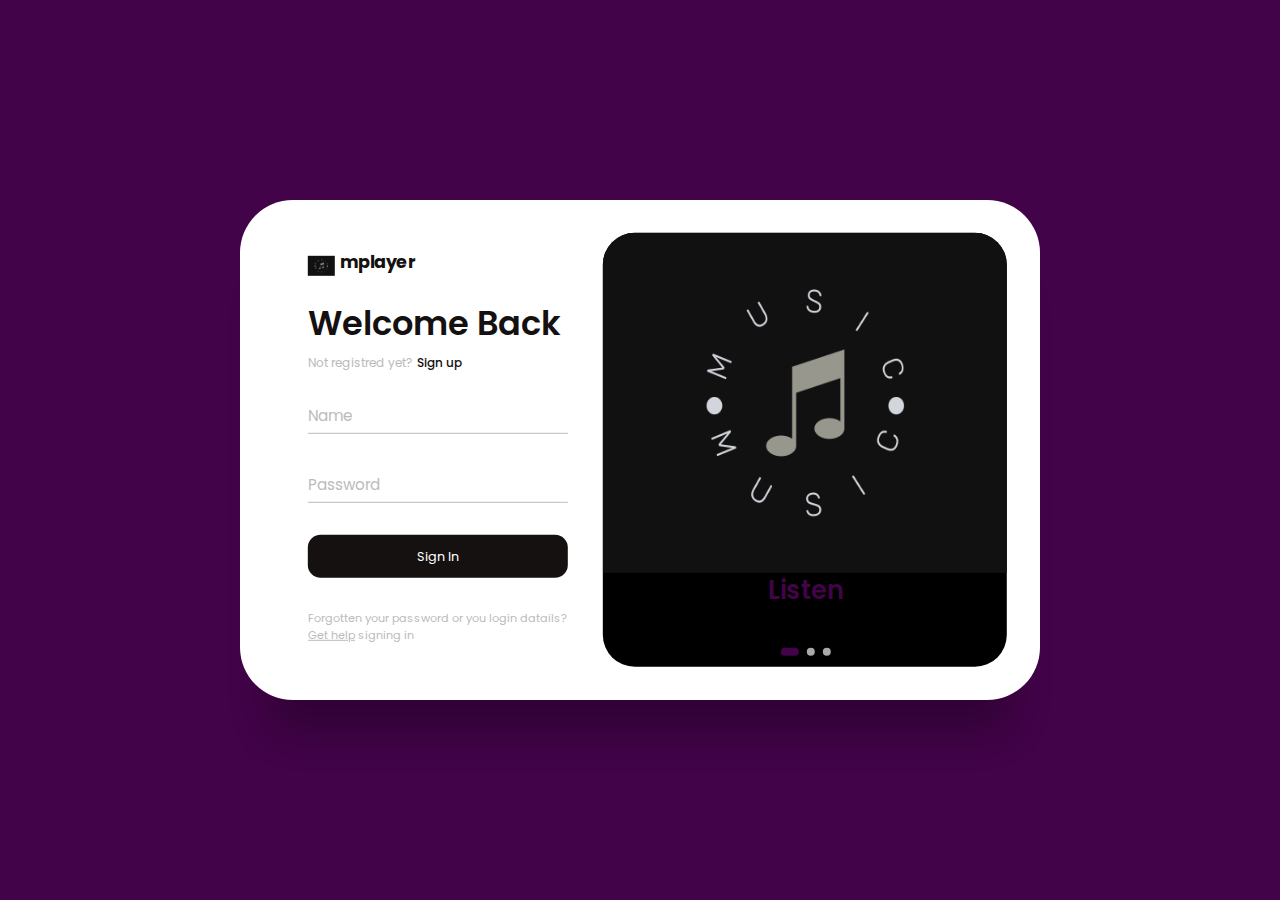
==== Fee project version 2/index.html @ ef2dbaa0 "Add files via upload" ====
<!DOCTYPE html>
<html lang="en">
  <head>
    <meta charset="UTF-8" />
    <meta http-equiv="X-UA-Compatible" content="IE=edge" />
    <meta name="viewport" content="width=device-width, initial-scale=1.0" />
    <title>Sign in & Sign up Form</title>
    <link rel="stylesheet" href="style.css" />
  </head>
  <body>
    <main>
      <div class="box">
        <div class="inner-box">
          <div class="forms-wrap">


            <form action="/jaskirat446HTML/assignment2.html" autocomplete="off" class="sign-in-form" >
              <div class="logo">
                <img src="Logo.png" alt="logo" />
                <h4>mplayer</h4>
              </div>

              <div class="heading">
                <h2>Welcome Back</h2>
                <h6>Not registred yet?</h6>
                <a href="#" class="toggle">Sign up</a>
              </div>

              <div class="actual-form">
                <div class="input-wrap">
                  <input
                    type="text"
                    minlength="4"
                    class="input-field"
                    autocomplete="off"
                    required
                  />
                  <label>Name</label>
                </div>

                <div class="input-wrap">
                  <input
                    type="password"
                    minlength="4"
                    class="input-field"
                    autocomplete="off"
                    required
                  />
                  <label>Password</label>
                </div>

                <input type="submit" value="Sign In" class="sign-btn" />

                <p class="text">
                  Forgotten your password or you login datails?
                  <a href="#">Get help</a> signing in
                </p>
              </div>
            </form>

            <form action="jaskirat\assignment2.html" autocomplete="off" class="sign-up-form">
              <div class="logo">
                <img src="Logo1.png" alt="mplayer" />
                <h4>mplayer</h4>
              </div>

              <div class="heading">
             <h2>Get Started</h2>
                <h6>Already have an account?</h6>
                <a href="#" class="toggle">Sign in</a>
              </div>

              <div class="actual-form">
                <div class="input-wrap">
                  <input
                    type="text"
                    minlength="4"
                    class="input-field"
                    autocomplete="off"
                    required
                  />
                  <label>Name</label>
                </div>

                <div class="input-wrap">
                  <input
                    type="email"
                    class="input-field"
                    autocomplete="off"
                    required
                  />
                  <label>Email</label>
                </div>

                <div class="input-wrap">
                  <input
                    type="password"
                    minlength="4"
                    class="input-field"
                    autocomplete="off"
                    required
                  />
                  <label>Password</label>
                </div>

                <input type="submit" value="Sign Up" class="sign-btn" />

                <p class="text">
                  By signing up, I agree to the
                  <a href="#">Terms of Services</a> and
                  <a href="#">Privacy Policy</a>
                </p>
              </div>
            </form>
          </div>

          <div class="carousel">
            <div class="images-wrapper">
              <img src="Logo.png" class="image img-1 show" alt="logo" />
              <img src="FastbikesandtoomuchCoffee.jpg" class="image img-2" alt="image1" />
              <img src="img1.jpg" class="image img-3" alt="image2" />
            </div>

            <div class="text-slider">
              <div class="text-wrap">
                <div class="text-group">
                  <h2>Listen</h2>
                  <h2>Vibe</h2>
                  <h2>Enjoy</h2>
                </div>
              </div>

              <div class="bullets">
                <span class="active" data-value="1"></span>
                <span data-value="2"></span>
                <span data-value="3"></span>
              </div>
            </div>
          </div>
        </div>
      </div>
    </main>
    
    <script src="app.js"></script>
  </body>
</html>
---- Fee project version 2/style.css ----
@import url("https://fonts.googleapis.com/css2?family=Poppins:wght@200;300;400;500;600;700;800&display=swap");
*,
*::before,
*::after {
  padding: 0;
  margin: 0;
  box-sizing: border-box;
}

body,
input {
  font-family: "Poppins", sans-serif;
}

main {
  width: 100%;
  min-height: 100vh;
  overflow: hidden;
  background-color: #420348;
  padding: 2rem;
  display: flex;
  align-items: center;
  justify-content: center;
}

.box {
  position: relative;
  width: 100%;
  max-width: 800px;
  height: 500px;
  background-color: #fff;
  border-radius: 3.3rem;
  box-shadow: 0 60px 40px -30px rgba(0, 0, 0, 0.27);
}

.inner-box {
  position: absolute;
  width: calc(100% - 4.1rem);
  height: calc(100% - 4.1rem);
  top: 50%;
  left: 50%;
  transform: translate(-50%, -50%);
}

.forms-wrap {
  position: absolute;
  height: 100%;
  width: 45%;
  top: 0;
  left: 0;
  display: grid;
  grid-template-columns: 1fr;
  grid-template-rows: 1fr;
  transition: 0.8s ease-in-out;
}

form {
  max-width: 260px;
  width: 100%;
  margin: 0 auto;
  height: 100%;
  display: flex;
  flex-direction: column;
  justify-content: space-evenly;
  grid-column: 1 / 2;
  grid-row: 1 / 2;
  transition: opacity 0.02s 0.4s;
}

form.sign-up-form {
  opacity: 0;
  pointer-events: none;
}

.logo {
  display: flex;
  align-items: center;
}

.logo img {
  width: 27px;
  margin-right: 0.3rem;
}

.logo h4 {
  font-size: 1.1rem;
  margin-top: -9px;
  letter-spacing: -0.5px;
  color: #151111;
}

.heading h2 {
  font-size: 2.1rem;
  font-weight: 600;
  color: #151111;
}

.heading h6 {
  color: #bababa;
  font-weight: 400;
  font-size: 0.75rem;
  display: inline;
}

.toggle {
  color: #151111;
  text-decoration: none;
  font-size: 0.75rem;
  font-weight: 500;
  transition: 0.3s;
}

.toggle:hover {
  color: #420348;
}

.input-wrap {
  position: relative;
  height: 37px;
  margin-bottom: 2rem;
}

.input-field {
  position: absolute;
  width: 100%;
  height: 100%;
  background: none;
  border: none;
  outline: none;
  border-bottom: 1px solid #bbb;
  padding: 0;
  font-size: 0.95rem;
  color: #151111;
  transition: 0.4s;
}

label {
  position: absolute;
  left: 0;
  top: 50%;
  transform: translateY(-50%);
  font-size: 0.95rem;
  color: #bbb;
  pointer-events: none;
  transition: 0.4s;
}

.input-field.active {
  border-bottom-color: #151111;
}

.input-field.active + label {
  font-size: 0.75rem;
  top: -2px;
}

.sign-btn {
  display: inline-block;
  width: 100%;
  height: 43px;
  background-color: #151111;
  color: #fff;
  border: none;
  cursor: pointer;
  border-radius: 0.8rem;
  font-size: 0.8rem;
  margin-bottom: 2rem;
  transition: 0.3s;
}

.sign-btn:hover {
  background-color: #420348;
}

.text {
  color: #bbb;
  font-size: 0.7rem;
}

.text a {
  color: #bbb;
  transition: 0.3s;
}

.text a:hover {
  color: #420348;
}

main.sign-up-mode form.sign-in-form {
  opacity: 0;
  pointer-events: none;
}

main.sign-up-mode form.sign-up-form {
  opacity: 1;
  pointer-events: all;
}

main.sign-up-mode .forms-wrap {
  left: 55%;
}

main.sign-up-mode .carousel {
  left: 0%;
}

.carousel {
  position: absolute;
  height: 100%;
  width: 55%;
  left: 45%;
  top: 0;
  background-color: black;
  border-radius: 2rem;
  display: grid;
  grid-template-rows: auto 1fr;
  padding-bottom: 2rem;
  overflow: hidden;
  transition: 0.8s ease-in-out;
}

.images-wrapper {
  display: grid;
  grid-template-columns: 1fr;
  grid-template-rows: 1fr;
}

.image {
   
  width: 405px;
  height: 340px;
  grid-column: 1/2;
  grid-row: 1/2;
  opacity: 0;
  transition: opacity 0.3s, transform 0.5s;
}

.img-1 {
  transform: translate(0, -50px);
}

.img-2 {
  transform: scale(0.4, 0.5);
}

.img-3 {
  transform: scale(0.3) rotate(-20deg);
}

.image.show {
  opacity: 1;
  transform: none;
}

.text-slider {
  display: flex;
  align-items: center;
  justify-content: center;
  flex-direction: column;
}

.text-wrap {
  max-height: 2.2rem;
  overflow: hidden;
  margin-bottom: 2.5rem;
  color: #420348;
}

.text-group {
  display: flex;
  flex-direction: column;
  text-align: center;
  transform: translateY(0);
  transition: 0.5s;
}

.text-group h2 {
  line-height: 2.2rem;
  font-weight: 600;
  font-size: 1.6rem;
}

.bullets {
  display: flex;
  align-items: center;
  justify-content: center;
}

.bullets span {
  display: block;
  width: 0.5rem;
  height: 0.5rem;
  background-color: #aaa;
  margin: 0 0.25rem;
  border-radius: 50%;
  cursor: pointer;
  transition: 0.3s;
}

.bullets span.active {
  width: 1.1rem;
  background-color: #420348;
  border-radius: 1rem;
}

@media (max-width: 850px) {
  .box {
    height: auto;
    max-width: 550px;
    overflow: hidden;
  }

  .inner-box {
    position: static;
    transform: none;
    width: revert;
    height: revert;
    padding: 2rem;
  }

  .forms-wrap {
    position: revert;
    width: 100%;
    height: auto;
  }

  form {
    max-width: revert;
    padding: 1.5rem 2.5rem 2rem;
    transition: transform 0.8s ease-in-out, opacity 0.45s linear;
  }

  .heading {
    margin: 2rem 0;
  }

  form.sign-up-form {
    transform: translateX(100%);
  }

  main.sign-up-mode form.sign-in-form {
    transform: translateX(-100%);
  }

  main.sign-up-mode form.sign-up-form {
    transform: translateX(0%);
  }

  .carousel {
    position: revert;
    height: auto;
    width: 100%;
    padding: 3rem 2rem;
    display: flex;
  }

  .images-wrapper {
    display: none;
  }

  .text-slider {
    width: 100%;
  }
}

@media (max-width: 530px) {
  main {
    padding: 1rem;
  }

  .box {
    border-radius: 2rem;
  }

  .inner-box {
    padding: 1rem;
  }

  .carousel {
    padding: 1.5rem 1rem;
    border-radius: 1.6rem;
  }

  .text-wrap {
    margin-bottom: 1rem;
  }

  .text-group h2 {
    font-size: 1.2rem;
  }

  form {
    padding: 1rem 2rem 1.5rem;
  }
}
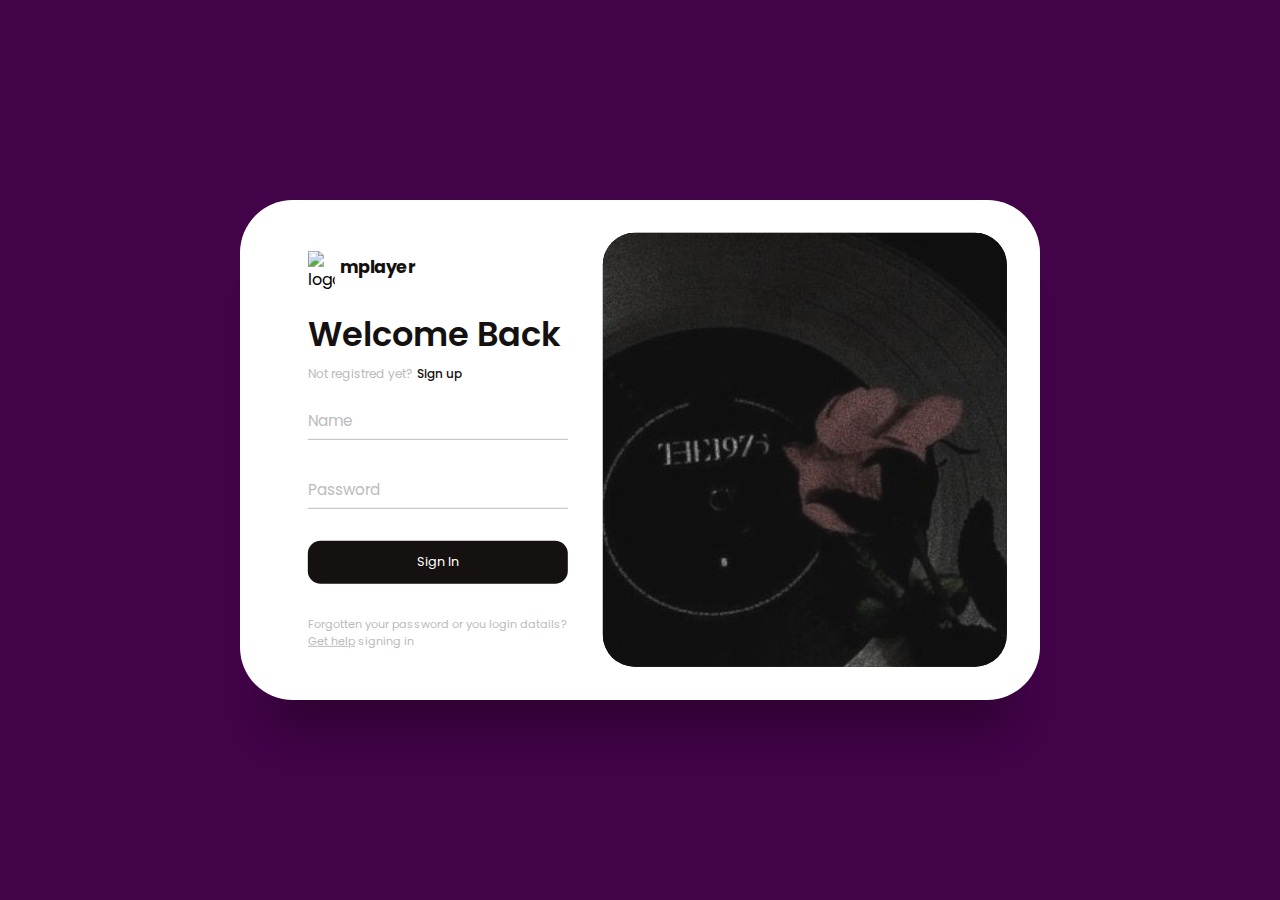
==== commit 74a8393d: "Update index.html" ====
--- a/Fee project version 2/index.html
+++ b/Fee project version 2/index.html
@@ -116,25 +116,11 @@
 
           <div class="carousel">
             <div class="images-wrapper">
-              <img src="Logo.png" class="image img-1 show" alt="logo" />
-              <img src="FastbikesandtoomuchCoffee.jpg" class="image img-2" alt="image1" />
-              <img src="img1.jpg" class="image img-3" alt="image2" />
+              <img src="second.jfif" alt="Image 1" class="slide active" />
+              <img src="first.jfif" alt="Image 2" class="slide" />
+              <img src="third.jfif"Image 3" class="slide" />
             </div>
 
-            <div class="text-slider">
-              <div class="text-wrap">
-                <div class="text-group">
-                  <h2>Listen</h2>
-                  <h2>Vibe</h2>
-                  <h2>Enjoy</h2>
-                </div>
-              </div>
-
-              <div class="bullets">
-                <span class="active" data-value="1"></span>
-                <span data-value="2"></span>
-                <span data-value="3"></span>
-              </div>
             </div>
           </div>
         </div>
@@ -143,4 +129,4 @@
     
     <script src="app.js"></script>
   </body>
-</html>+</html>
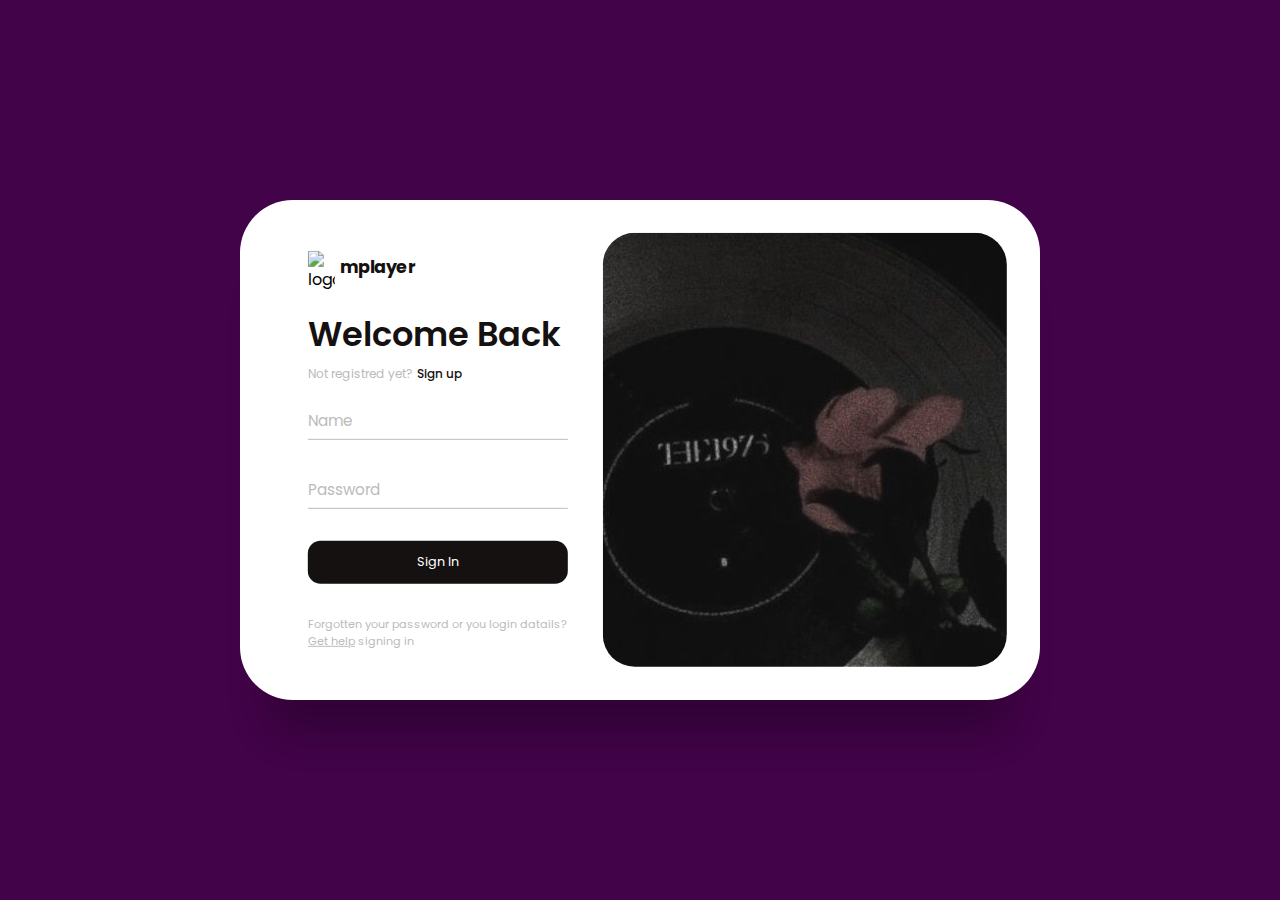
==== commit 8094ca88: "Update index.html" ====
--- a/Fee project version 2/index.html
+++ b/Fee project version 2/index.html
@@ -34,6 +34,7 @@
                     class="input-field"
                     autocomplete="off"
                     required
+                         
                   />
                   <label>Name</label>
                 </div>
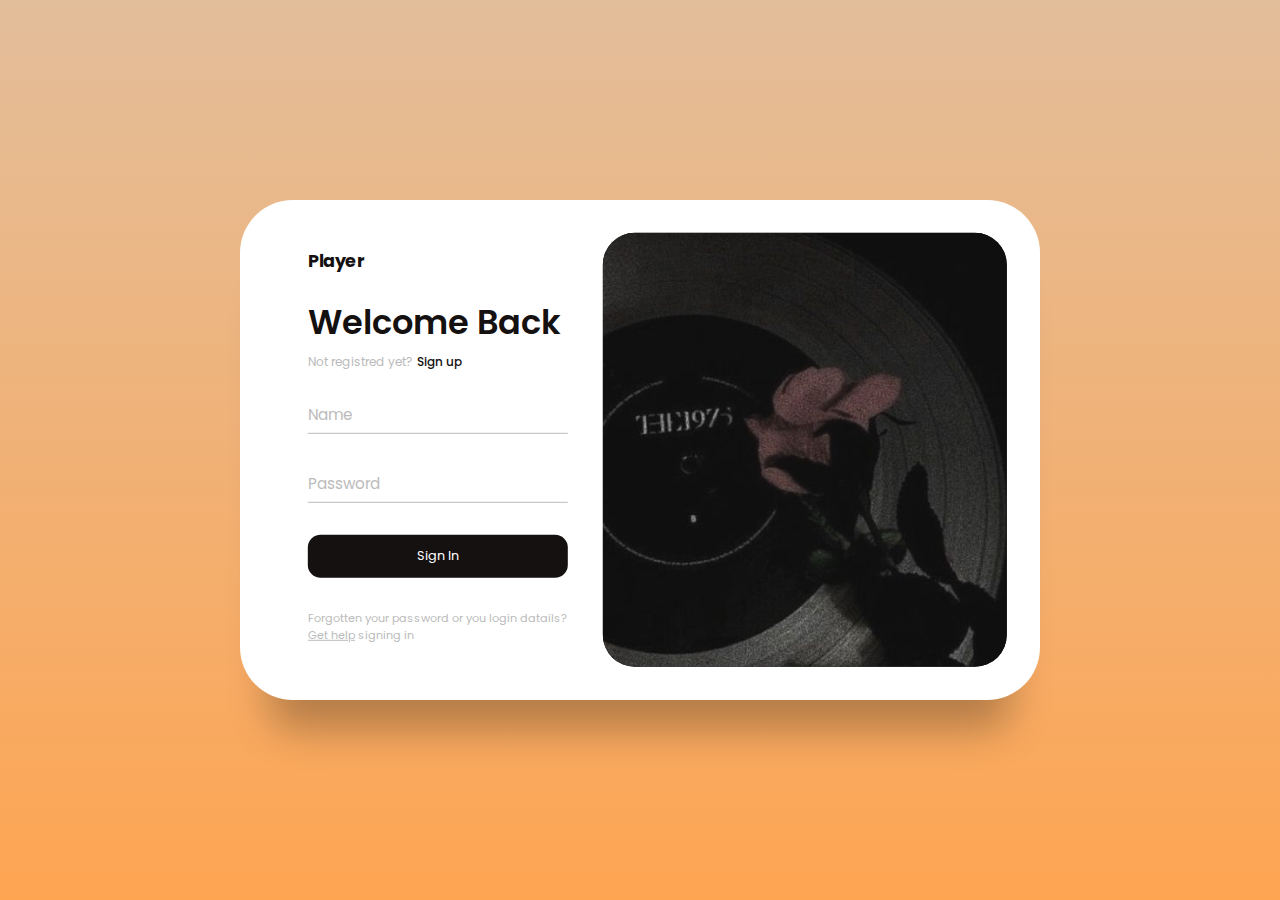
==== commit 424f1217: "Update index.html" ====
--- a/Fee project version 2/index.html
+++ b/Fee project version 2/index.html
@@ -6,6 +6,7 @@
     <meta name="viewport" content="width=device-width, initial-scale=1.0" />
     <title>Sign in & Sign up Form</title>
     <link rel="stylesheet" href="style.css" />
+    <link rel="stylesheet" href="https://cdnjs.cloudflare.com/ajax/libs/font-awesome/6.4.0/css/all.min.css" integrity="sha512-iecdLmaskl7CVkqkXNQ/ZH/XLlvWZOJyj7Yy7tcenmpD1ypASozpmT/E0iPtmFIB46ZmdtAc9eNBvH0H/ZpiBw==" crossorigin="anonymous" referrerpolicy="no-referrer" />
   </head>
   <body>
     <main>
@@ -16,9 +17,9 @@
 
             <form action="/jaskirat446HTML/assignment2.html" autocomplete="off" class="sign-in-form" >
               <div class="logo">
-                <img src="Logo.png" alt="logo" />
-                <h4>mplayer</h4>
-              </div>
+                <i class="fa-solid fa-m fa-beat fa-2xl" style="color: #0c0d0d;"></i>
+                <h4 class="logo-text">Player</h4>
+                </div>
 
               <div class="heading">
                 <h2>Welcome Back</h2>
@@ -34,7 +35,6 @@
                     class="input-field"
                     autocomplete="off"
                     required
-                         
                   />
                   <label>Name</label>
                 </div>
@@ -119,7 +119,7 @@
             <div class="images-wrapper">
               <img src="second.jfif" alt="Image 1" class="slide active" />
               <img src="first.jfif" alt="Image 2" class="slide" />
-              <img src="third.jfif"Image 3" class="slide" />
+              <img src="third.jfif" alt="Image 3" class="slide" />
             </div>
 
             </div>
--- a/Fee project version 2/style.css
+++ b/Fee project version 2/style.css
@@ -16,7 +16,7 @@
   width: 100%;
   min-height: 100vh;
   overflow: hidden;
-  background-color: #420348;
+  background-image: linear-gradient( #e3be9b  ,  #fea552);
   padding: 2rem;
   display: flex;
   align-items: center;
@@ -111,7 +111,7 @@
 }
 
 .toggle:hover {
-  color: #420348;
+  color: #e3be9b;
 }
 
 .input-wrap {
@@ -169,7 +169,7 @@
 }
 
 .sign-btn:hover {
-  background-color: #420348;
+  background-color: #e3be9b;
 }
 
 .text {
@@ -183,7 +183,7 @@
 }
 
 .text a:hover {
-  color: #420348;
+  color: #e3be9b;
 }
 
 main.sign-up-mode form.sign-in-form {
@@ -218,12 +218,25 @@
   overflow: hidden;
   transition: 0.8s ease-in-out;
 }
-
-.images-wrapper {
-  display: grid;
-  grid-template-columns: 1fr;
-  grid-template-rows: 1fr;
-}
+.carousel img {
+  width: 100%;
+  height: 100%;
+  object-fit: cover;
+}
+
+.carousel .slide {
+  opacity: 0;
+  transition: opacity 1s ease-in-out;
+  position: absolute;
+  top: 0;
+  left: 0;
+}
+
+.carousel .active {
+  opacity: 1;
+}
+
+
 
 .image {
    
@@ -346,50 +359,28 @@
     transform: translateX(0%);
   }
 
+
   .carousel {
-    position: revert;
-    height: auto;
+    width: 677px;
+    height: 230px;
+    overflow: hidden;
+    position: relative;
+  }
+  
+  .carousel img {
     width: 100%;
-    padding: 3rem 2rem;
-    display: flex;
-  }
-
-  .images-wrapper {
-    display: none;
-  }
-
-  .text-slider {
-    width: 100%;
-  }
-}
-
-@media (max-width: 530px) {
-  main {
-    padding: 1rem;
-  }
-
-  .box {
-    border-radius: 2rem;
-  }
-
-  .inner-box {
-    padding: 1rem;
-  }
-
-  .carousel {
-    padding: 1.5rem 1rem;
-    border-radius: 1.6rem;
-  }
-
-  .text-wrap {
-    margin-bottom: 1rem;
-  }
-
-  .text-group h2 {
-    font-size: 1.2rem;
-  }
-
-  form {
-    padding: 1rem 2rem 1.5rem;
-  }
-}+    height: 100%;
+    object-fit: cover;
+  }
+  
+  .carousel .slide {
+    opacity: 0;
+    transition: opacity 1s ease-in-out;
+    position: absolute;
+    top: 0;
+    left: 0;
+  }
+  
+  .carousel .active {
+    opacity: 1;
+  }
